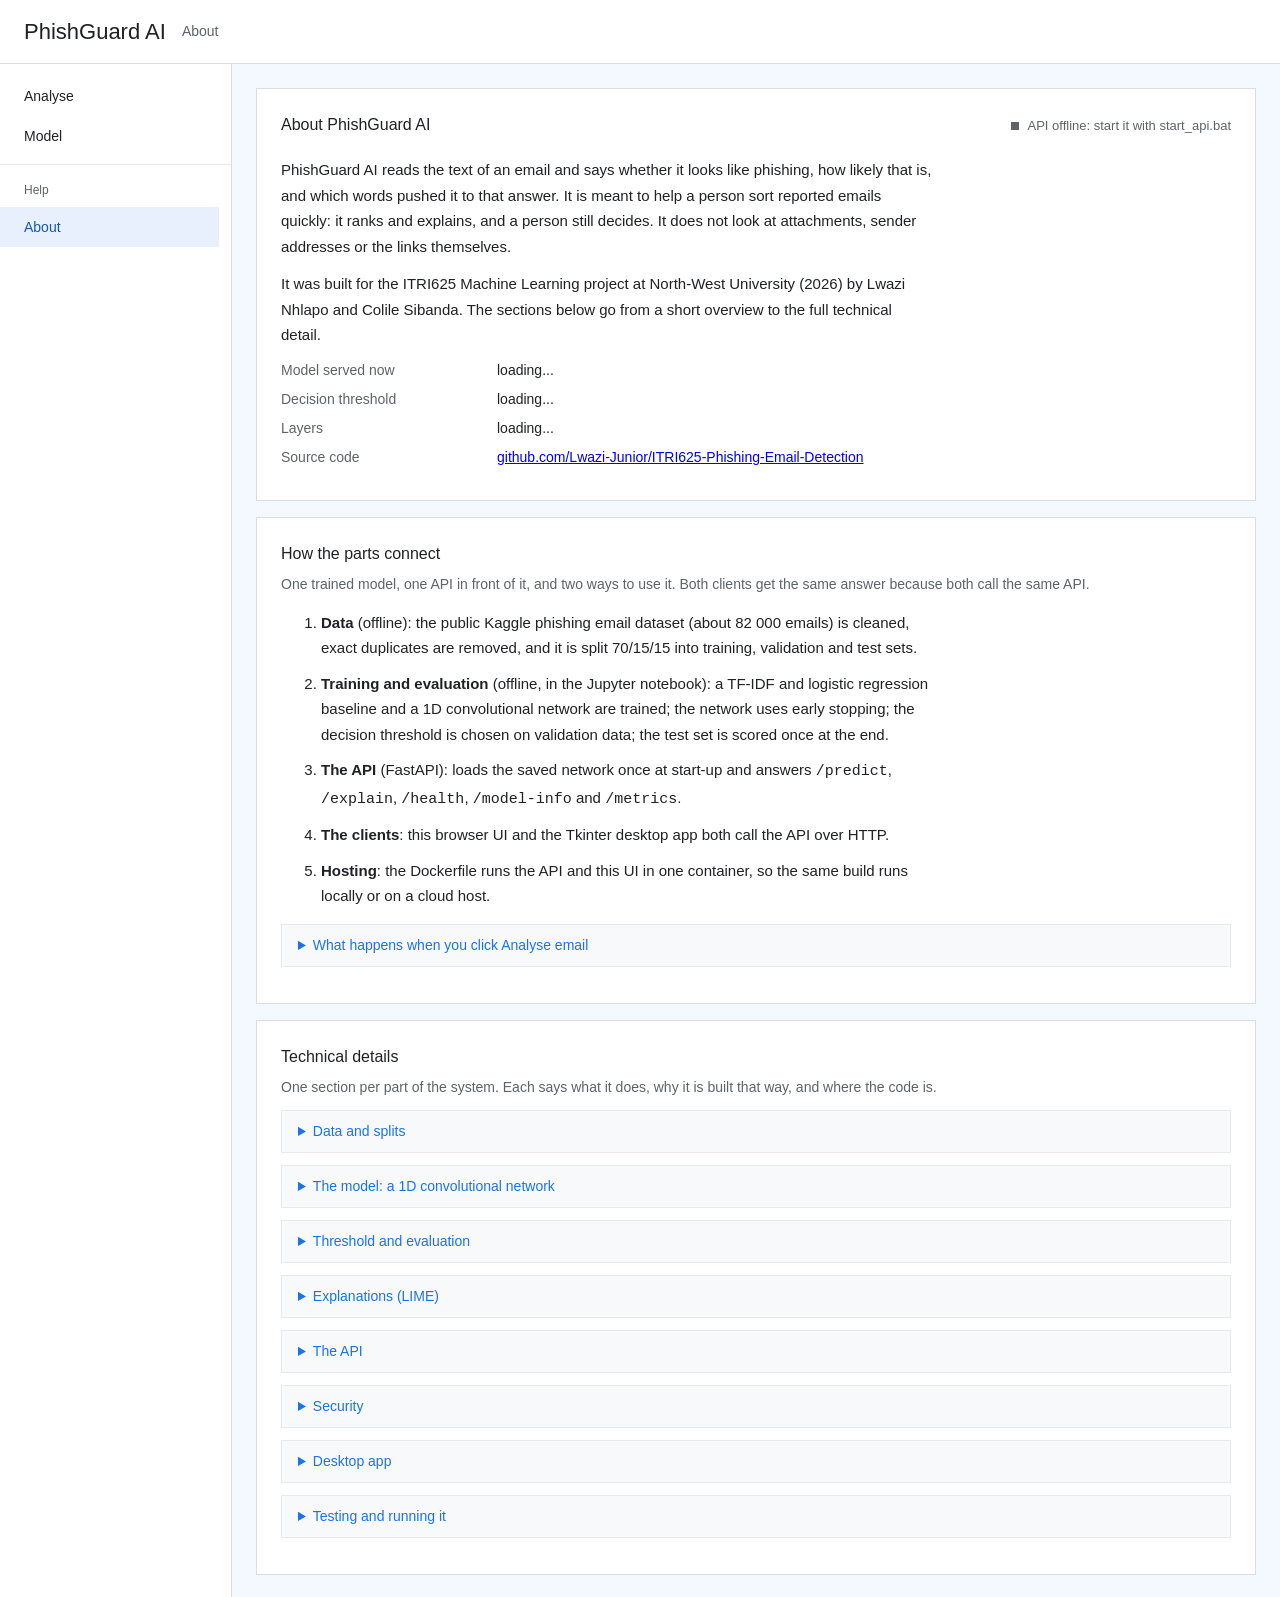
==== web/about.html @ 3f111c7b "About page explaining how the system fits together" ====
<!-- about.html - About page: what PhishGuard AI is, then expandable sections
     on how every part works and connects. Author: Colile Sibanda -->
<!doctype html>
<html lang="en">
<head>
  <meta charset="utf-8">
  <meta name="viewport" content="width=device-width, initial-scale=1">
  <link rel="icon" href="data:,">
  <title>About - PhishGuard AI</title>
  <link rel="stylesheet" href="static/css/theme.css">
</head>
<body>
  <header class="app-bar">
    <span class="app-name">PhishGuard AI</span>
    <span class="breadcrumb">About</span>
  </header>

  <div class="shell">
    <nav class="nav-rail">
      <button class="nav-toggle" type="button" aria-label="Toggle navigation">Menu</button>
      <ul>
        <li><a href="index.html">Analyse</a></li>
        <li><a href="model.html">Model</a></li>
        <li class="nav-divider"><span>Help</span></li>
        <li><a href="about.html" class="active">About</a></li>
      </ul>
    </nav>

    <main class="content">
      <div class="card">
        <div class="card-head">
          <p class="card-title">About PhishGuard AI</p>
          <span id="pulse" class="pulse idle">API: checking...</span>
        </div>
        <p class="prose">
          PhishGuard AI reads the text of an email and says whether it looks
          like phishing, how likely that is, and which words pushed it to that
          answer. It is meant to help a person sort reported emails quickly: it
          ranks and explains, and a person still decides. It does not look at
          attachments, sender addresses or the links themselves.
        </p>
        <p class="prose">
          It was built for the ITRI625 Machine Learning project at North-West
          University (2026) by Lwazi Nhlapo and Colile Sibanda. The sections
          below go from a short overview to the full technical detail.
        </p>
        <dl class="detail-list" id="live-facts">
          <dt>Model served now</dt><dd id="fact-model">loading...</dd>
          <dt>Decision threshold</dt><dd id="fact-threshold">loading...</dd>
          <dt>Layers</dt><dd id="fact-layers">loading...</dd>
          <dt>Source code</dt><dd><a href="https://github.com/Lwazi-Junior/ITRI625-Phishing-Email-Detection">github.com/Lwazi-Junior/ITRI625-Phishing-Email-Detection</a></dd>
        </dl>
        <div id="page-banner"></div>
      </div>

      <div class="card">
        <p class="card-title">How the parts connect</p>
        <p class="card-body">
          One trained model, one API in front of it, and two ways to use it.
          Both clients get the same answer because both call the same API.
        </p>
        <ol class="guide-steps">
          <li><strong>Data</strong> (offline): the public Kaggle phishing email dataset (about 82 000 emails) is cleaned, exact duplicates are removed, and it is split 70/15/15 into training, validation and test sets.</li>
          <li><strong>Training and evaluation</strong> (offline, in the Jupyter notebook): a TF-IDF and logistic regression baseline and a 1D convolutional network are trained; the network uses early stopping; the decision threshold is chosen on validation data; the test set is scored once at the end.</li>
          <li><strong>The API</strong> (FastAPI): loads the saved network once at start-up and answers <code>/predict</code>, <code>/explain</code>, <code>/health</code>, <code>/model-info</code> and <code>/metrics</code>.</li>
          <li><strong>The clients</strong>: this browser UI and the Tkinter desktop app both call the API over HTTP.</li>
          <li><strong>Hosting</strong>: the Dockerfile runs the API and this UI in one container, so the same build runs locally or on a cloud host.</li>
        </ol>

        <details class="explainer">
          <summary>What happens when you click Analyse email</summary>
          <div class="explainer-body">
            <ol class="plain-list">
              <li>The page sends your text to <code>POST /predict</code> and shows the verdict as soon as it returns, then sends it to <code>POST /explain</code> for the word weights.</li>
              <li>The security layer checks the request rate for your address and, for explanations, the rate across all users. Over the limit the answer is HTTP 429 with a Retry-After header.</li>
              <li>The request schema rejects empty text and text over 200 000 characters with HTTP 422, naming the <code>email_text</code> field.</li>
              <li>Inside the model, a TextVectorization layer splits the text on spaces and maps each word to its index in a 30 000-word vocabulary learned from the training set, cut or padded to 300 words.</li>
              <li>The network returns one number: the probability that the email is phishing. At or above 0.54 the verdict is phishing.</li>
              <li>For the explanation, LIME builds 1 000 copies of the email with words removed at random, scores them all, and fits a small linear model; its weights are the influence of each word.</li>
              <li>The page underlines those words in your text and lists them with their weights.</li>
            </ol>
          </div>
        </details>
      </div>

      <div class="card">
        <p class="card-title">Technical details</p>
        <p class="card-body">One section per part of the system. Each says what it does, why it is built that way, and where the code is.</p>

        <details class="explainer">
          <summary>Data and splits</summary>
          <div class="explainer-body">
            <p>The dataset is the Kaggle Phishing Email Dataset (naserabdullahalam/phishing-email-dataset), a pool of public collections with each email labelled 1 for phishing and 0 for legitimate. Exact duplicate rows are removed (408 of 82 486), then the data is split with a fixed seed (42) and stratified by label into 57 453 training, 12 312 validation and 12 312 test emails, so each set keeps the same share of phishing.</p>
            <p>The raw and processed CSV files are not in the repository because of their size; the notebook rebuilds the splits from <code>data/raw/phishing_email.csv</code>. Code: <code>notebooks/phishing_detection.ipynb</code>.</p>
          </div>
        </details>

        <details class="explainer">
          <summary>The model: a 1D convolutional network</summary>
          <div class="explainer-body">
            <p>Layers, in order: TextVectorization (30 000 words, 300 per email), Embedding (64 dimensions per word), SpatialDropout1D (0.2), Conv1D (128 filters of width 5, ReLU), GlobalMaxPooling1D, Dense (128, ReLU), BatchNormalization, Dropout (0.3), Dense (64, ReLU), Dropout (0.3), and a single sigmoid output.</p>
            <p>Why this shape: a filter of width 5 learns short phrases such as "verify your account", and global max pooling keeps the strongest match wherever it appears in the email, which suits phishing cues that can sit anywhere in the text. Dropout and early stopping limit overfitting.</p>
            <p>Training: Adam (learning rate 0.001), binary cross-entropy, batches of 256, at most 20 epochs. Early stopping watches validation loss with a patience of 3 and restores the best weights; the learning rate halves when validation loss stalls for 2 epochs. Accuracy, precision, recall, F1, ROC-AUC, PR-AUC and loss are logged every epoch to <code>outputs/metrics/deep_learning_training_log.csv</code>.</p>
            <p>The baseline is TF-IDF (single words and pairs, 50 000 features) with logistic regression, scored on the same splits for comparison.</p>
          </div>
        </details>

        <details class="explainer">
          <summary>Threshold and evaluation</summary>
          <div class="explainer-body">
            <p>The cut-off between phishing and legitimate (0.54) was chosen by F1-score on the validation set and frozen in <code>models/deep_learning/decision_config.json</code> before the test set was used. The test set was scored once with that frozen model and threshold; the results are in <code>outputs/metrics/</code> and on the Model page.</p>
          </div>
        </details>

        <details class="explainer">
          <summary>Explanations (LIME)</summary>
          <div class="explainer-body">
            <p>LIME (Local Interpretable Model-agnostic Explanations) treats the network as a black box. It perturbs one email by removing words, scores every copy, and fits a weighted linear model to those scores. A positive weight means the word pushed the probability towards phishing. It explains one prediction locally and is not proof of what the model learned overall. Code: <code>api/predictor.py</code>.</p>
          </div>
        </details>

        <details class="explainer">
          <summary>The API</summary>
          <div class="explainer-body">
            <p>FastAPI, in <code>api/main.py</code>. The model and threshold load once when the process starts, not per request. Endpoints: <code>GET /health</code>, <code>GET /model-info</code>, <code>GET /metrics</code>, <code>POST /predict</code>, <code>POST /explain</code>. Interactive documentation is at <code>/docs</code>. This UI is served from <code>web/</code> at <code>/ui/</code>.</p>
          </div>
        </details>

        <details class="explainer">
          <summary>Security</summary>
          <div class="explainer-body">
            <p>Code: <code>api/security.py</code>. Every response carries security headers (no MIME sniffing, no framing, no referrer). This UI gets a Content Security Policy that allows only its own files: no third-party script, style or font. Scoring requests are limited per client (30 a minute, 6 explanations a minute) and across all users (30 explanations a minute), and at most 2 explanations run at once, because each one scores 1 000 copies of the email. Errors return a short message and never internal details.</p>
          </div>
        </details>

        <details class="explainer">
          <summary>Desktop app</summary>
          <div class="explainer-body">
            <p>Tkinter, in <code>desktop_app/app.py</code>. It calls the same API over HTTP on a background thread so the window never freezes. Set <code>PHISHGUARD_API_URL</code> to point it at a hosted copy instead of the local one.</p>
          </div>
        </details>

        <details class="explainer">
          <summary>Testing and running it</summary>
          <div class="explainer-body">
            <p>Tests in <code>tests/</code> check the endpoints, the input validation, the security headers, the rate limits and the threshold logic: run <code>run_tests.bat</code> or <code>pytest -q</code>. To run everything on Windows: <code>setup.bat</code> once, then <code>start_all.bat</code>.</p>
          </div>
        </details>
      </div>
    </main>
  </div>

  <script src="static/js/common.js"></script>
  <script src="static/js/charts.js"></script>
  <script src="static/js/health.js"></script>
  <script src="static/js/about.js"></script>
</body>
</html>
---- web/static/css/theme.css ----
/* theme.css - plain Material/Google-style surface: light sky blue page
   background, white cards and chrome, one blue accent, flat borders,
   square corners, no shadows, no icons, no decoration.

   Three rules kept throughout:
   text carries the meaning, not colour or glyphs; one accent colour only
   (#1a73e8); and nothing is drawn that does not help a reader decide
   something. Status still uses colour, but every status also states its
   word, so colour is never the only channel. */

:root {
 --blue: #1a73e8;
 --blue-dark: #1557b0;
 --blue-wash: #e8f0fe;
 --bg: #f3f9ff;
 --surface: #ffffff;
 --border: #dadce0;
 --border-light: #e8eaed;
 --text: #202124;
 --text-muted: #5f6368;
 --success: #188038;
 --failed: #c5221f;
 --warn: #b06000;
 --grey-50: #f8f9fa;   /* table hover, row and column headers */
 --grey-100: #f1f3f4;  /* nav hover, chip hover, bar track */
 --radius: 0;
 --app-bar-height: 64px;
 --nav-rail-width: 232px;
 --nav-rail-width-collapsed: 0px;
}

* {
  box-sizing: border-box;
}

body {
  margin: 0;
  font-family: Roboto, "Helvetica Neue", Arial, sans-serif;
  font-size: 14px;
  line-height: 1.5;
  color: var(--text);
  background: var(--bg);
}

/* Top app bar: white, one hairline, product name only. */
.app-bar {
  height: var(--app-bar-height);
  background: var(--surface);
  border-bottom: 1px solid var(--border);
  color: var(--text);
  display: flex;
  align-items: center;
  gap: 16px;
  padding: 0 24px;
}

.app-bar .app-name {
  font-size: 22px;
  font-weight: 400;
  letter-spacing: 0;
}

.app-bar .breadcrumb {
  font-size: 14px;
  color: var(--text-muted);
}

.shell {
  display: flex;
  min-height: calc(100vh - var(--app-bar-height));
}

/* Left nav: text labels, pill highlight on the active item. */
.nav-rail {
  width: var(--nav-rail-width);
  background: var(--surface);
  border-right: 1px solid var(--border);
  padding: 12px 0;
  flex-shrink: 0;
}

.nav-rail.collapsed {
  width: var(--nav-rail-width-collapsed);
  overflow: hidden;
  padding: 0;
  border-right: none;
}

.nav-rail .nav-toggle {
  display: none;
}

.nav-rail ul {
  list-style: none;
  margin: 0;
  padding: 0;
}

.nav-rail li a {
  display: block;
  padding: 0 24px;
  margin-right: 12px;
  height: 40px;
  line-height: 40px;
  color: var(--text);
  text-decoration: none;
  font-size: 14px;
  border-radius: var(--radius);
  white-space: nowrap;
  overflow: hidden;
  text-overflow: ellipsis;
}

.nav-rail li a:hover {
  background: var(--grey-100);
}

.nav-rail li a.active {
  background: var(--blue-wash);
  color: var(--blue-dark);
  font-weight: 500;
}

/* Content: a single column of full-width sections by default. Pages that
   want a tiled row opt in with .card-row. */
.content {
  flex: 1;
  padding: 24px;
  display: flex;
  flex-direction: column;
  gap: 16px;
  align-items: stretch;
  min-width: 0;
  max-width: 1600px;
}

.card {
  background: var(--surface);
  border: 1px solid var(--border);
  border-radius: var(--radius);
  padding: 24px;
  min-width: 0;
}

.card .card-title {
  font-size: 16px;
  font-weight: 500;
  margin: 0 0 8px;
  color: var(--text);
}

.card .card-body {
  font-size: 14px;
  color: var(--text-muted);
  margin: 0;
}

/* .wide was the old grid-span escape hatch; in a flex column every card is
   already full width, so it is a no-op kept so templates need no edit. */
.card.wide {
  width: 100%;
}

.card-row {
  display: grid;
  grid-template-columns: repeat(auto-fill, minmax(260px, 1fr));
  gap: 16px;
}

/* Status: colour plus the word, never colour alone. */
.status-success { color: var(--success); font-weight: 500; }
.status-running { color: var(--blue); font-weight: 500; }
.status-failed { color: var(--failed); font-weight: 500; }
.status-unknown { color: var(--text-muted); font-weight: 500; }

/* Forms */
.field-row {
  display: flex;
  align-items: center;
  gap: 12px;
  margin-bottom: 16px;
  flex-wrap: wrap;
}

.field-row label {
  min-width: 160px;
  font-size: 14px;
  color: var(--text-muted);
}

.field-row input[type="text"],
.field-row input[type="number"],
.field-row input[type="file"],
.field-row select {
  flex: 1;
  min-width: 180px;
  padding: 8px 12px;
  font-size: 14px;
  color: var(--text);
  background: var(--surface);
  border: 1px solid var(--border);
  border-radius: var(--radius);
  font-family: inherit;
}

.field-row input[type="text"]:focus,
.field-row input[type="number"]:focus,
.field-row select:focus {
  outline: none;
  border-color: var(--blue);
}

fieldset {
  border: 1px solid var(--border);
  border-radius: var(--radius);
  margin: 0 0 16px;
  padding: 16px;
}

fieldset legend {
  font-size: 14px;
  font-weight: 500;
  padding: 0 8px;
  color: var(--text);
}

.hint {
  font-size: 13px;
  color: var(--text-muted);
  margin: 0 0 12px;
}

.checkbox-group {
  display: flex;
  flex-wrap: wrap;
  gap: 8px 24px;
}

.checkbox-item {
  display: flex;
  align-items: center;
  gap: 8px;
  font-size: 14px;
}

/* Buttons: text-transform none, no shadow, square corners. */
.btn-primary,
.btn-secondary {
  border: 1px solid transparent;
  border-radius: var(--radius);
  padding: 8px 24px;
  font-size: 14px;
  font-weight: 500;
  font-family: inherit;
  cursor: pointer;
  line-height: 20px;
}

.btn-primary {
  background: var(--blue);
  color: #ffffff;
}

.btn-primary:hover {
  background: var(--blue-dark);
}

.btn-primary:disabled {
  background: var(--grey-100);
  color: #9aa0a6;
  cursor: not-allowed;
}

.btn-secondary {
  background: var(--surface);
  color: var(--blue);
  border-color: var(--border);
  text-decoration: none;
  display: inline-block;
}

.btn-secondary:hover {
  background: var(--blue-wash);
  border-color: var(--blue);
}

.btn-link {
  border: none;
  background: none;
  color: var(--blue);
  cursor: pointer;
  font-size: 13px;
  padding: 0;
  font-family: inherit;
  text-decoration: none;
}

.btn-link:hover {
  text-decoration: underline;
}

/* Banners: tinted background, left rule, no icon. */
.banner {
  padding: 12px 16px;
  border-radius: var(--radius);
  font-size: 14px;
  margin: 12px 0;
}

.banner-error {
  background: #fce8e6;
  color: #c5221f;
  border-left: 4px solid var(--failed);
}

.banner-info {
  background: var(--blue-wash);
  color: var(--blue-dark);
  border-left: 4px solid var(--blue);
}

/* Data tables */
.data-table {
  width: 100%;
  border-collapse: collapse;
  font-size: 14px;
  margin: 8px 0;
}

.data-table th,
.data-table td {
  text-align: left;
  padding: 12px 16px;
  border-bottom: 1px solid var(--border-light);
  white-space: nowrap;
}

.data-table th {
  cursor: pointer;
  color: var(--text-muted);
  font-weight: 500;
  user-select: none;
  border-bottom: 1px solid var(--border);
}

.data-table th:hover {
  color: var(--text);
}

/* Sort direction is spelled out, so no arrow glyph is needed. */
.data-table th[data-sort="asc"]::after {
  content: " (asc)";
  font-weight: 400;
  color: var(--blue);
}

.data-table th[data-sort="desc"]::after {
  content: " (desc)";
  font-weight: 400;
  color: var(--blue);
}

.data-table tbody tr:hover {
  background: var(--grey-50);
}

/* Run detail */
.detail-list {
  display: grid;
  grid-template-columns: 200px 1fr;
  gap: 8px 16px;
  font-size: 14px;
  margin: 8px 0;
}

.detail-list dt {
  color: var(--text-muted);
  font-weight: 400;
}

.detail-list dd {
  margin: 0;
  word-break: break-word;
}

.log-view {
  background: var(--grey-50);
  color: var(--text);
  border: 1px solid var(--border);
  font-family: "Roboto Mono", Consolas, monospace;
  font-size: 13px;
  padding: 16px;
  border-radius: var(--radius);
  max-height: 360px;
  overflow-y: auto;
  white-space: pre-wrap;
  word-break: break-word;
}

/* Bar charts */
.bar-chart {
  margin: 16px 0;
}

.bar-chart-title {
  font-size: 14px;
  font-weight: 500;
  margin: 0 0 12px;
}

.bar-row {
  display: flex;
  align-items: center;
  gap: 12px;
  margin-bottom: 8px;
  font-size: 13px;
}

.bar-label {
  width: 160px;
  flex-shrink: 0;
  color: var(--text-muted);
  overflow: hidden;
  text-overflow: ellipsis;
  white-space: nowrap;
}

.bar-track {
  flex: 1;
  background: var(--grey-100);
  border-radius: var(--radius);
  height: 16px;
  overflow: hidden;
}

.bar-fill {
  display: block;
  height: 100%;
  background: var(--blue);
}

.bar-value {
  width: 80px;
  flex-shrink: 0;
  text-align: right;
  color: var(--text);
}

/* ---- Builder pages: side-by-side settings, drag chips, grid, graph ---- */

.nav-divider {
  padding: 16px 24px 8px;
  font-size: 12px;
  font-weight: 500;
  color: var(--text-muted);
  border-top: 1px solid var(--border-light);
  margin-top: 8px;
}

/* A row of independent controls, each labelled above its input. Used where
   a stacked label/field row would force a short label ("k") to occupy the
   wide label column. */
.shared-settings {
  display: flex;
  align-items: flex-end;
  gap: 16px;
  flex-wrap: wrap;
  margin-top: 16px;
}

.field-group {
  display: flex;
  flex-direction: column;
  gap: 4px;
}

.field-group.grow {
  flex: 1;
  min-width: 240px;
}

.field-group label {
  font-size: 12px;
  color: var(--text-muted);
}

.field-group input,
.field-group select {
  padding: 8px 12px;
  font-size: 14px;
  color: var(--text);
  background: var(--surface);
  border: 1px solid var(--border);
  border-radius: var(--radius);
  font-family: inherit;
  width: 100px;
}

/* A select sizes to its longest option rather than the narrow default
   that suits a numeric input. Declared BEFORE the .grow override, which
   has the same specificity and must win for full-width selects. */
.field-group select {
  width: auto;
  min-width: 140px;
}

.field-group.grow input,
.field-group.grow select {
  width: 100%;
}

.field-group input:focus,
.field-group select:focus {
  outline: none;
  border-color: var(--blue);
}

/* Draggable technique chips */
.palette {
  display: flex;
  flex-direction: column;
  gap: 8px;
}

.palette-row {
  display: flex;
  align-items: center;
  gap: 8px;
  flex-wrap: wrap;
}

.palette-label {
  width: 100px;
  flex-shrink: 0;
  font-size: 13px;
  color: var(--text-muted);
}

.tech-card {
  display: inline-flex;
  align-items: center;
  gap: 6px;
  background: var(--surface);
  border: 1px solid var(--border);
  border-radius: var(--radius);
  padding: 4px 12px;
  font-size: 13px;
  cursor: grab;
  user-select: none;
}

.tech-card:hover {
  background: var(--grey-100);
  border-color: var(--text-muted);
}

/* The baseline is marked by weight and a wash, not by a coloured bar. */
.tech-card.is-baseline {
  background: var(--blue-wash);
  border-color: var(--blue);
  color: var(--blue-dark);
  font-weight: 500;
}

.tech-card.in-cell {
  cursor: default;
  margin: 2px 4px 2px 0;
}

.card-remove {
  border: none;
  background: none;
  color: var(--text-muted);
  cursor: pointer;
  font-size: 13px;
  padding: 0 0 0 2px;
  line-height: 1;
  font-family: inherit;
}

.card-remove:hover {
  color: var(--failed);
}

/* The grid */
.grid-scroll {
  overflow-x: auto;
}

.compose-grid {
  border-collapse: collapse;
  font-size: 14px;
  min-width: 100%;
}

.compose-grid th,
.compose-grid td {
  border: 1px solid var(--border-light);
  padding: 12px;
  vertical-align: top;
}

.compose-grid .col-head {
  background: var(--grey-50);
  min-width: 210px;
  border-bottom: 1px solid var(--border);
}

/* A column that varies more than one component cannot attribute an
   effect. Marked with a wash and a word, not with red alone. */
.compose-grid .col-head.not-ofat {
  background: #fef7e0;
}

.col-name {
  width: 100%;
  border: 1px solid transparent;
  background: none;
  font-weight: 500;
  font-size: 14px;
  font-family: inherit;
  padding: 4px;
  border-radius: var(--radius);
  color: var(--text);
}

.col-name:focus {
  outline: none;
  border-color: var(--blue);
  background: var(--surface);
}

.col-sub {
  font-size: 12px;
  color: var(--text-muted);
  margin-top: 4px;
}

.row-label {
  background: var(--grey-50);
  font-weight: 500;
  font-size: 13px;
  white-space: nowrap;
  width: 140px;
}

.row-note {
  font-size: 12px;
  color: var(--text-muted);
  font-weight: 400;
}

.row-note.warn {
  color: var(--warn);
}

.grid-cell {
  min-width: 210px;
}

.grid-cell.drop-target {
  background: var(--blue-wash);
  outline: 2px dashed var(--blue);
  outline-offset: -2px;
}

.start-label,
.start-cell {
  background: var(--grey-50);
}

.cost {
  font-size: 13px;
  margin-bottom: 12px;
  line-height: 1.5;
  color: var(--text-muted);
}

.cost strong {
  color: var(--text);
  font-weight: 500;
}

.muted {
  color: var(--text-muted);
  font-size: 13px;
}

/* Network graph */
.network-scroll {
  overflow-x: auto;
  padding-bottom: 8px;
}

.network-canvas {
  position: relative;
}

.network-edges {
  position: absolute;
  inset: 0;
  pointer-events: none;
  z-index: 0;
}

.layer-header {
  position: absolute;
  top: 0;
  font-size: 12px;
  font-weight: 500;
  color: var(--text-muted);
}

.net-node {
  position: absolute;
  z-index: 1;
  border: 1px solid var(--border);
  border-radius: var(--radius);
  padding: 8px 12px;
  font-size: 13px;
  display: flex;
  flex-direction: column;
  line-height: 1.4;
  background: var(--surface);
}

.net-node.best {
  border-color: var(--success);
  box-shadow: inset 0 0 0 1px var(--success);
}

.net-name {
  font-weight: 500;
  color: var(--text);
}

.net-stat {
  font-size: 12px;
  color: var(--text-muted);
}

/* ---- Reading pages: dashboard, findings, explorer, guide -------------- */

.card-head {
  display: flex;
  align-items: baseline;
  justify-content: space-between;
  gap: 16px;
  flex-wrap: wrap;
}

/* Live/idle badge. The word carries the state; the dot is decoration. */
.pulse {
  font-size: 13px;
  color: var(--text-muted);
  display: inline-flex;
  align-items: center;
  gap: 8px;
}

.pulse::before {
  content: "";
  width: 8px;
  height: 8px;
  background: var(--text-muted);
}

.pulse.live {
  color: var(--success);
}

.pulse.live::before {
  background: var(--success);
}

/* Headline numbers */
.stat-strip {
  display: grid;
  grid-template-columns: repeat(auto-fit, minmax(150px, 1fr));
  gap: 1px;
  background: var(--border-light);
  border: 1px solid var(--border-light);
  margin: 16px 0;
}

.stat-tile {
  background: var(--surface);
  padding: 16px;
}

.stat-value {
  font-size: 26px;
  font-weight: 400;
  color: var(--text);
  line-height: 1.2;
}

.stat-label {
  font-size: 13px;
  color: var(--text-muted);
  margin-top: 4px;
}

/* Expandable depth. Closed by default so a newcomer is not buried. */
.explainer {
  border: 1px solid var(--border-light);
  margin: 12px 0;
  background: var(--grey-50);
}

.explainer > summary {
  cursor: pointer;
  padding: 10px 16px;
  font-size: 14px;
  color: var(--blue);
  user-select: none;
  list-style-position: inside;
}

.explainer > summary:hover {
  background: var(--grey-100);
}

.explainer[open] > summary {
  border-bottom: 1px solid var(--border-light);
  font-weight: 500;
}

.explainer-body {
  padding: 4px 16px 12px;
}

.explainer-body p {
  font-size: 14px;
  line-height: 1.65;
  color: var(--text);
  margin: 10px 0;
  max-width: 78ch;
}

/* Prose: long-form reading needs a measure, not the full card width. */
.prose {
  font-size: 15px;
  line-height: 1.7;
  max-width: 78ch;
  margin: 12px 0;
}

.plain-list,
.guide-steps {
  max-width: 78ch;
  line-height: 1.7;
  font-size: 15px;
}

.guide-steps li {
  margin-bottom: 10px;
}

.guide-page {
  border-top: 1px solid var(--border-light);
  padding-top: 16px;
  margin-top: 16px;
}

.guide-page h3 {
  font-size: 16px;
  font-weight: 500;
  margin: 0 0 4px;
}

.glossary dt {
  font-weight: 500;
  color: var(--text);
}

.glossary dd {
  margin-bottom: 10px;
  line-height: 1.6;
}

/* Verdict lines: the one-sentence answer, stated before any table. */
.verdict {
  font-size: 17px;
  line-height: 1.55;
  margin: 12px 0;
  padding: 12px 16px;
  border-left: 4px solid var(--text-muted);
  background: var(--grey-50);
  max-width: 78ch;
}

.verdict.positive {
  border-left-color: var(--success);
}

.verdict.null {
  border-left-color: var(--text-muted);
}

.verdict.unclear {
  border-left-color: var(--warn);
}

/* Sweep list */
.sweep-row {
  border-top: 1px solid var(--border-light);
  padding: 16px 0;
}

.sweep-head {
  display: flex;
  align-items: center;
  gap: 12px;
  flex-wrap: wrap;
}

.sweep-name {
  font-size: 16px;
  font-weight: 500;
}

.sweep-facts {
  font-size: 13px;
  color: var(--text-muted);
  margin: 6px 0 10px;
}

.sweep-actions {
  display: flex;
  align-items: center;
  gap: 16px;
}

/* Charts */
.chart-figure {
  margin: 0;
}

.chart {
  width: 100%;
  height: auto;
  display: block;
}

.chart .tick {
  font-size: 11px;
  fill: var(--text-muted);
  font-family: Roboto, Arial, sans-serif;
}

.chart .axis-title {
  font-size: 12px;
  fill: var(--text-muted);
  font-family: Roboto, Arial, sans-serif;
}

.chart-key {
  display: flex;
  flex-wrap: wrap;
  gap: 8px 20px;
  margin: 8px 0 4px;
  font-size: 13px;
  color: var(--text-muted);
}

.key-item {
  display: inline-flex;
  align-items: center;
  gap: 6px;
}

.key-swatch {
  width: 12px;
  height: 12px;
  display: inline-block;
}

.chart-figure figcaption {
  font-size: 13px;
  color: var(--text-muted);
  line-height: 1.6;
  max-width: 78ch;
  margin-top: 6px;
}

/* Win/loss bar: the count, not just the median */
.winloss {
  min-width: 170px;
}

.winloss-bar {
  display: flex;
  height: 10px;
  background: var(--grey-100);
  overflow: hidden;
}

.winloss-seg {
  display: block;
  height: 100%;
}

.winloss-caption {
  font-size: 12px;
  color: var(--text-muted);
  display: block;
  margin-top: 4px;
  white-space: normal;
}

/* ---- Email analysis additions: email input, probability meter, token
   highlights. Built from the existing tokens only. ---- */

.email-input {
  display: block;
  width: 100%;
  min-height: 220px;
  margin: 12px 0 4px;
  padding: 12px;
  font: 14px/1.5 Consolas, "Courier New", monospace;
  color: var(--text);
  background: var(--surface);
  border: 1px solid var(--border);
  border-radius: var(--radius);
  resize: vertical;
}

.email-input:focus {
  outline: none;
  border-color: var(--blue);
}

.action-row {
  display: flex;
  align-items: center;
  gap: 8px;
  flex-wrap: wrap;
  margin-top: 12px;
}

.action-row .hint {
  margin-left: auto;
}

.verdict.phishing {
  border-left-color: var(--failed);
}

/* Probability meter: the fill is P(phishing); the black line is the
   decision threshold. Both are printed as numbers beside it. */
.meter {
  position: relative;
  height: 16px;
  background: var(--grey-100);
  margin: 8px 0 4px;
  max-width: 78ch;
}

.meter-fill {
  display: block;
  height: 100%;
  background: var(--blue);
}

.meter-mark {
  position: absolute;
  top: -4px;
  bottom: -4px;
  width: 2px;
  background: var(--text);
}

/* Highlighted explanation. Red pushes towards phishing, blue towards
   legitimate (red/blue, not red/green, for colour-blind readers). The
   direction is also carried by the underline style and the hover text. */
.token-view {
  font: 14px/1.9 Consolas, "Courier New", monospace;
  white-space: pre-wrap;
  word-break: break-word;
  border: 1px solid var(--border-light);
  padding: 12px;
  max-height: 420px;
  overflow-y: auto;
}

.tok-p { border-bottom: 2px solid var(--failed); }
.tok-l { border-bottom: 2px dotted var(--blue); }
.tok-p.s1 { background: color-mix(in srgb, var(--failed) 10%, white); }
.tok-p.s2 { background: color-mix(in srgb, var(--failed) 20%, white); }
.tok-p.s3 { background: color-mix(in srgb, var(--failed) 30%, white); }
.tok-p.s4 { background: color-mix(in srgb, var(--failed) 40%, white); }
.tok-p.s5 { background: color-mix(in srgb, var(--failed) 50%, white); }
.tok-l.s1 { background: color-mix(in srgb, var(--blue) 10%, white); }
.tok-l.s2 { background: color-mix(in srgb, var(--blue) 20%, white); }
.tok-l.s3 { background: color-mix(in srgb, var(--blue) 30%, white); }
.tok-l.s4 { background: color-mix(in srgb, var(--blue) 40%, white); }
.tok-l.s5 { background: color-mix(in srgb, var(--blue) 50%, white); }

.token-key {
  display: flex;
  gap: 16px;
  flex-wrap: wrap;
  font-size: 13px;
  color: var(--text-muted);
  margin: 8px 0;
}

/* Narrow screens: the nav rail becomes a strip above the content so the
   cards keep the full width. */
@media (max-width: 720px) {
  .shell {
    flex-direction: column;
  }
  .nav-rail {
    width: auto;
    border-right: none;
    border-bottom: 1px solid var(--border);
    padding: 4px 0;
  }
  .nav-rail ul {
    display: flex;
    flex-wrap: wrap;
  }
  .nav-rail .nav-divider {
    display: none;
  }
  .content {
    padding: 12px;
  }
  .card {
    padding: 16px;
  }
}

/* Tables in black and white: black text and hairlines, white background,
   no tinted header or hover wash. */
.data-table th,
.data-table td {
  color: #000;
  background: #fff;
  border: 1px solid #000;
}

.data-table th {
  font-weight: 500;
}

.data-table th:hover {
  color: #000;
}

.data-table th[data-sort="asc"]::after,
.data-table th[data-sort="desc"]::after {
  color: #000;
}

.data-table tbody tr:hover {
  background: #fff;
}

/* Saved notebook figures shown on the Model page */
.chart-figure {
  margin: 16px 0 0;
}

.chart-figure img {
  display: block;
  max-width: 100%;
  height: auto;
  border: 1px solid var(--border-light);
}
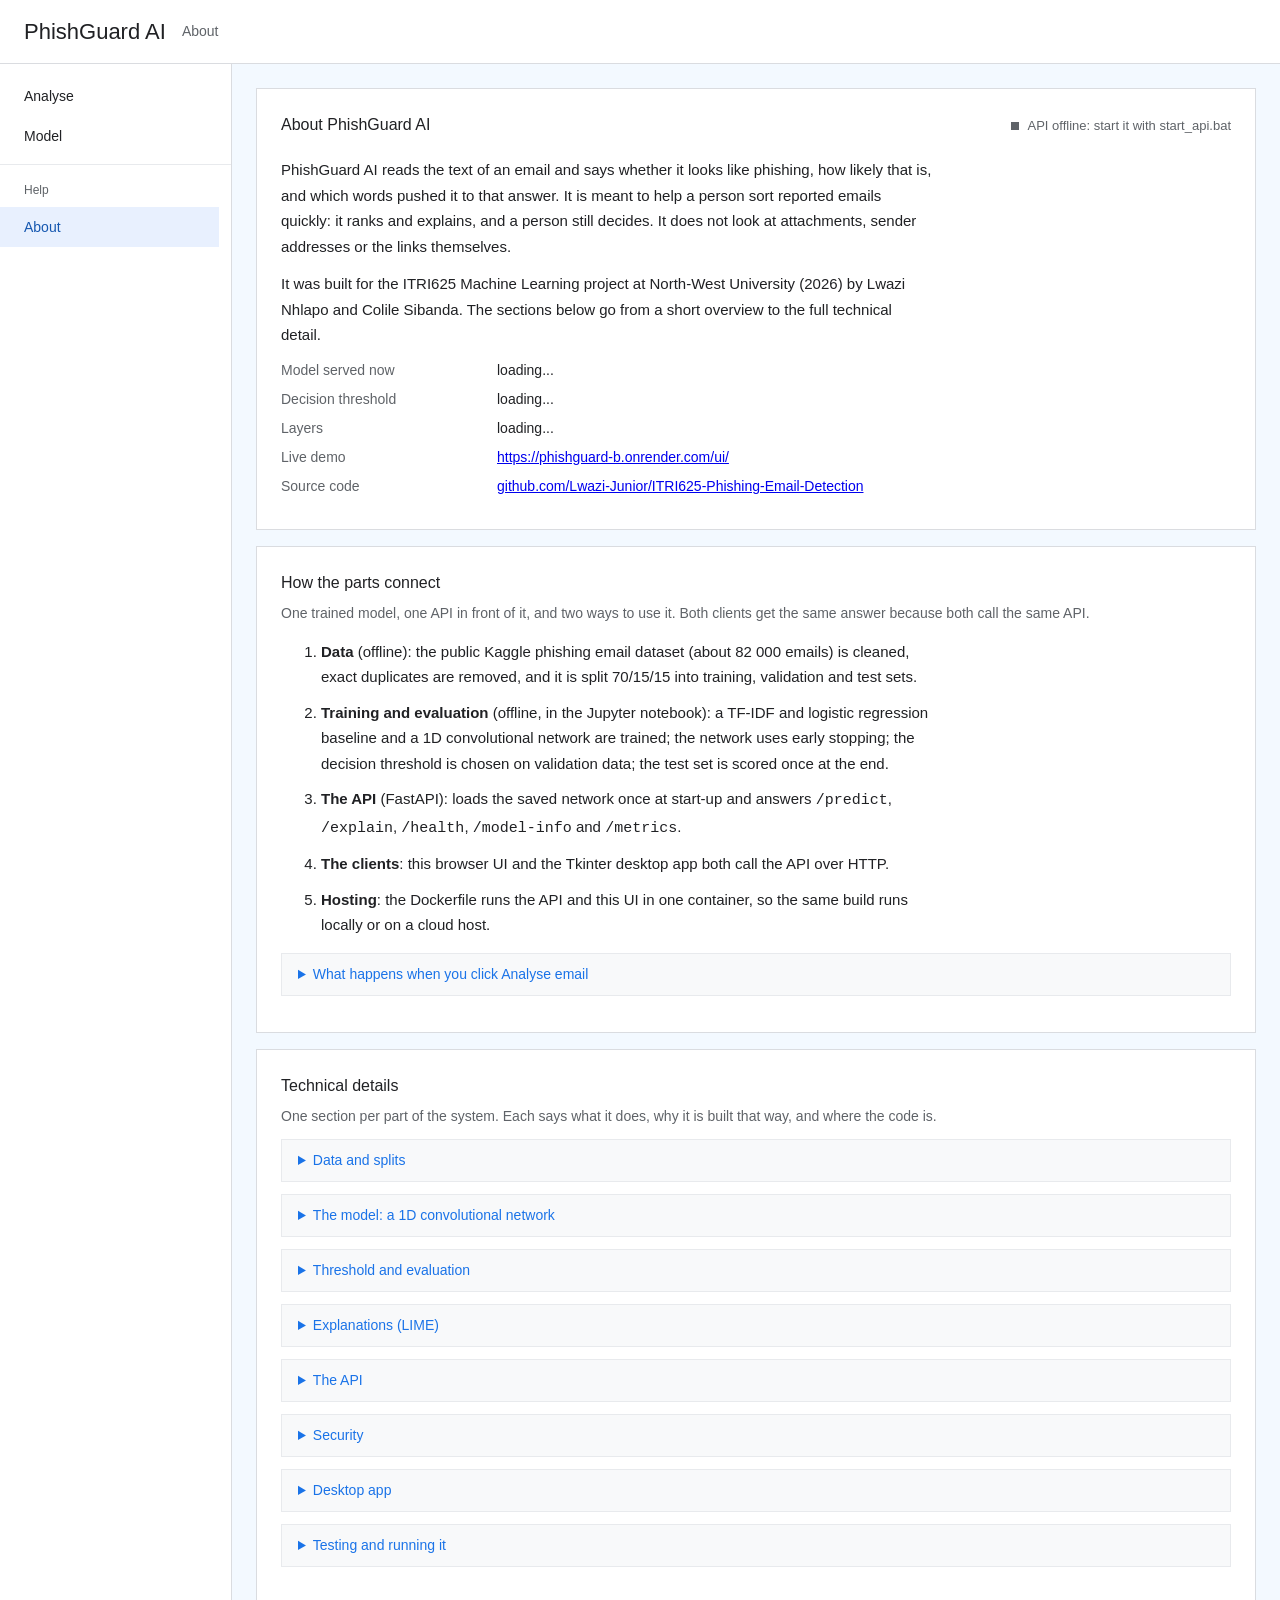
==== commit 9fe55d4f: "Live demo links on the About page and README" ====
--- a/web/about.html
+++ b/web/about.html
@@ -48,6 +48,7 @@
           <dt>Model served now</dt><dd id="fact-model">loading...</dd>
           <dt>Decision threshold</dt><dd id="fact-threshold">loading...</dd>
           <dt>Layers</dt><dd id="fact-layers">loading...</dd>
+          <dt>Live demo</dt><dd><a href="https://phishguard-b.onrender.com/ui/">https://phishguard-b.onrender.com/ui/</a></dd>
           <dt>Source code</dt><dd><a href="https://github.com/Lwazi-Junior/ITRI625-Phishing-Email-Detection">github.com/Lwazi-Junior/ITRI625-Phishing-Email-Detection</a></dd>
         </dl>
         <div id="page-banner"></div>
--- a/web/static/css/theme.css
+++ b/web/static/css/theme.css
@@ -1166,7 +1166,7 @@
 
 .chart-figure img {
   display: block;
-  max-width: 100%;
+  max-width: min(100%, 760px);
   height: auto;
   border: 1px solid var(--border-light);
 }
